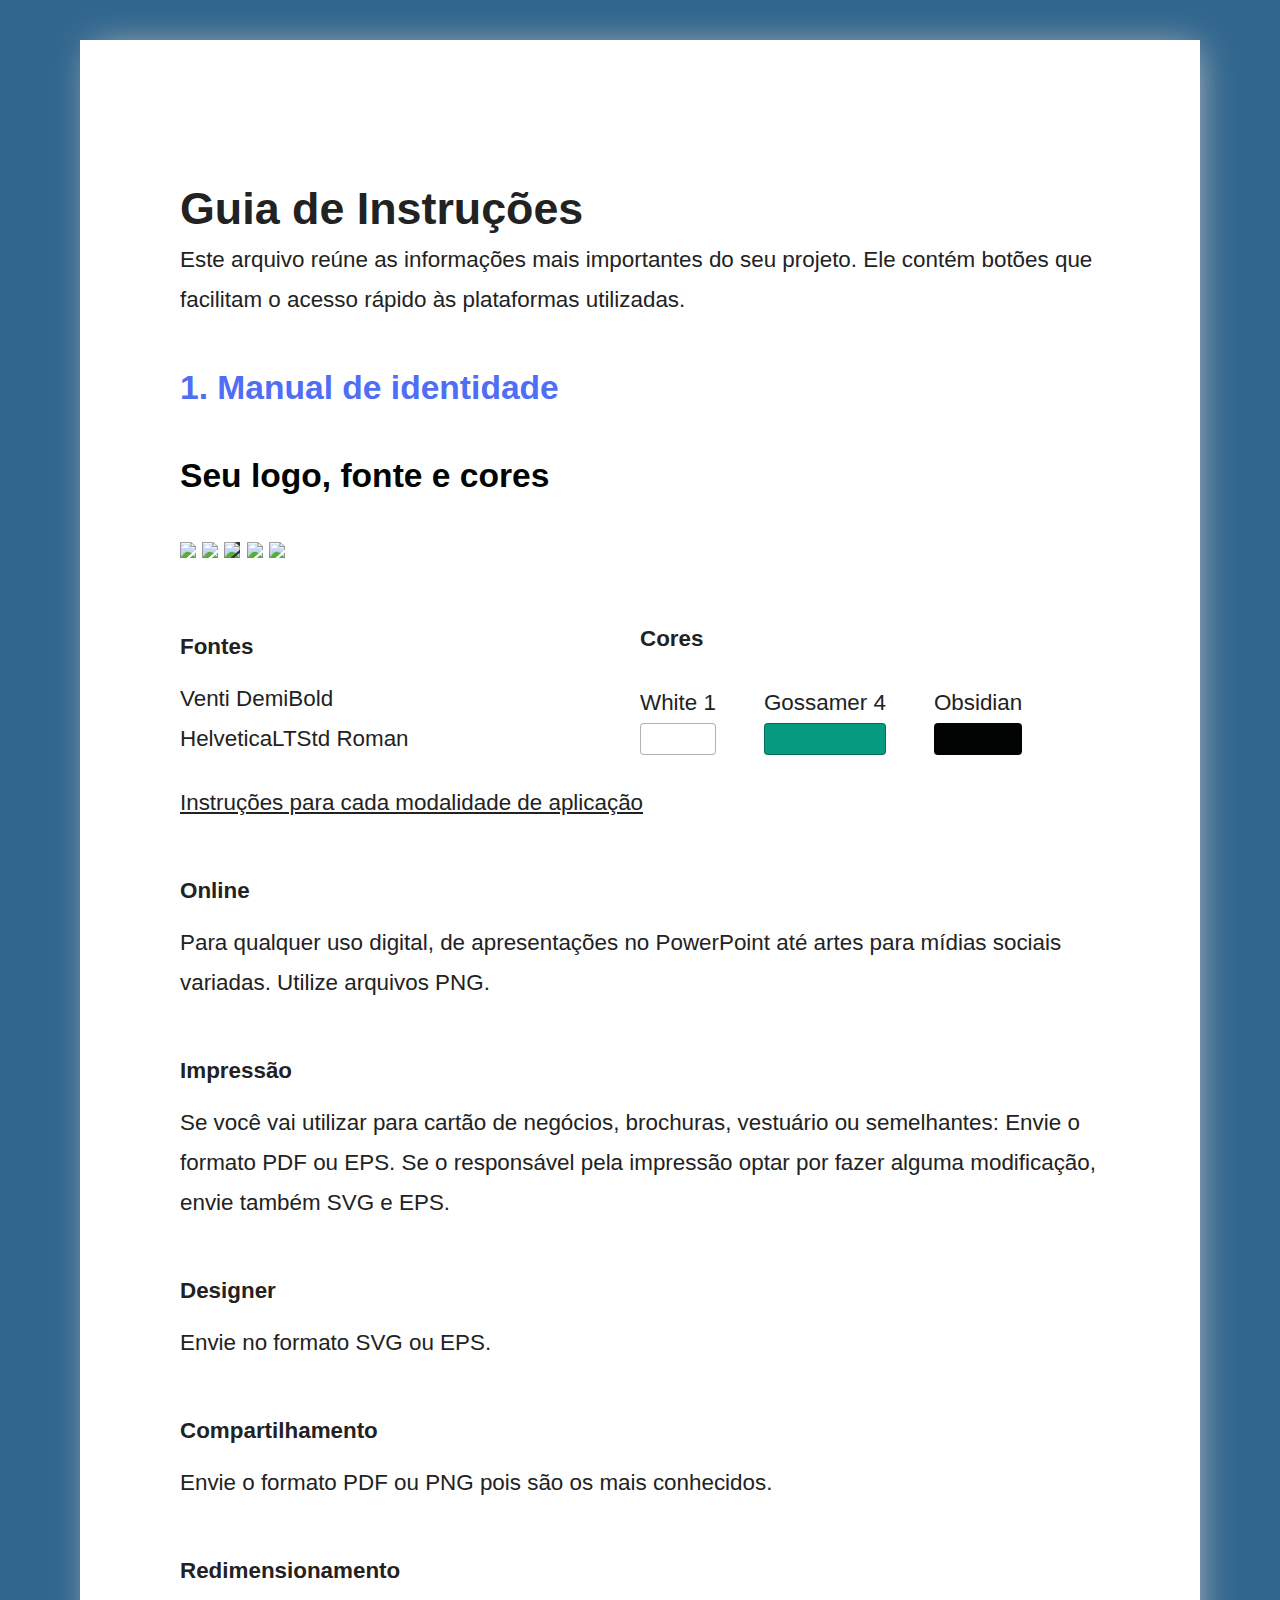
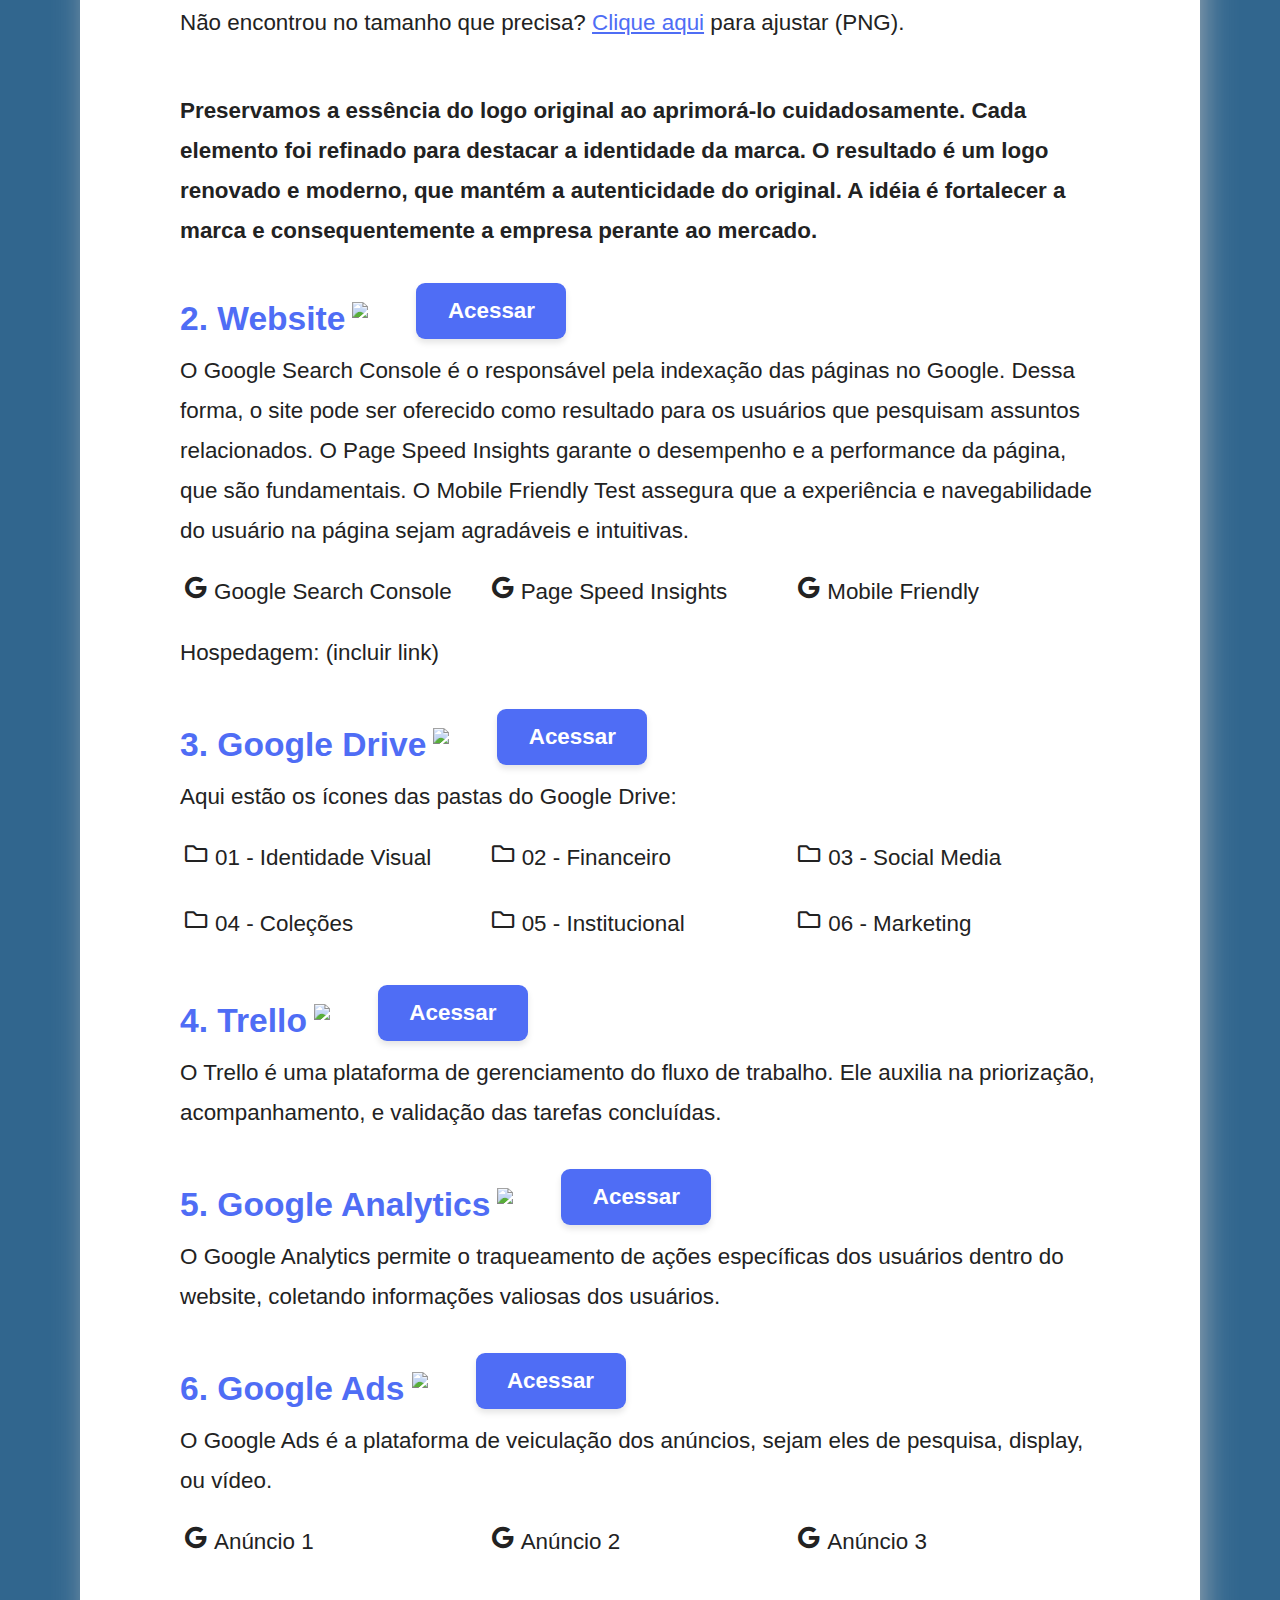
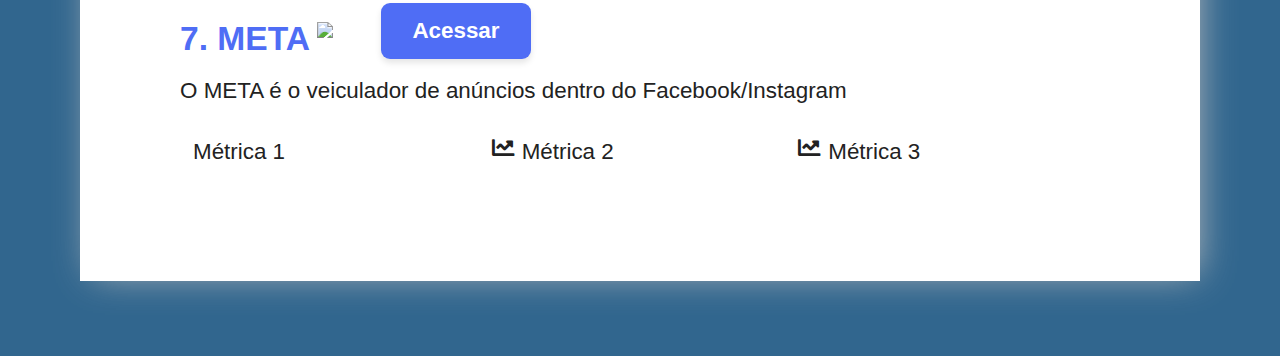
==== Manual.html @ 14ebdf27 "7 principios" ====
<!DOCTYPE html>
<html>

<head>
    <meta charset="utf-8">
    <title>Pagotto Sushi</title>
    <meta name="viewport" content="width=device-width, initial-scale=1">
    <link rel="stylesheet" href="https://cdnjs.cloudflare.com/ajax/libs/font-awesome/5.15.3/css/all.min.css">
</head>

<body>
    
    <article>
        <h1>Guia de Instruções</h1>
        <p> Este arquivo reúne as informações mais importantes do seu projeto. Ele contém botões que facilitam o acesso rápido às plataformas utilizadas. </p>
        <h2>1. Manual de identidade</h2>
        <h2 style="color: #020403;">Seu logo, fonte e cores</h2>
        <div class="logo_files">
            <img src="Readme/logo.png" class="logo">
            <img src="Readme/black_nobg.svg" class="logo">
            <img src="Readme/white_nobg.svg" class="logo white">
            <img src="Readme/color_nobg.svg" class="logo">
            <img src="Readme/color_bg.svg" class="logo">
        </div>
        <section class="fonts_colors">
            <div>
                <h3>Fontes</h3>
                <p class="font_list">
                    <span class="font">Venti DemiBold</span><span class="font"></span><span class="font">HelveticaLTStd
                        Roman</span>
                </p>
            </div>
            <div>
                <h3>Cores</h3>
                <div class="colors_list">
                    <div class="color">
                        <span>White 1</span>
                        <div class="swatch" style="background-color:  #FFFFFF;"></div>
                    </div>
                    <div class="color">
                        <span>Gossamer 4</span>
                        <div class="swatch" style="background-color: #069B81;"></div>
                    </div>
                    <div class="color">
                        <span>Obsidian</span>
                        <div class="swatch" style="background-color: #020403;"></div>
                    </div>
                </div>
            </div>
        </section>
        <p><u>Instruções para cada modalidade de aplicação</u></p>
        <h3>Online</h3>
        <p>Para qualquer uso digital, de apresentações no PowerPoint até artes para mídias sociais variadas. Utilize
            arquivos PNG.</p>
        <h3>Impressão</h3>
        <p>Se você vai utilizar para cartão de negócios, brochuras, vestuário ou semelhantes: Envie o formato PDF ou
            EPS.
            Se o responsável pela impressão optar por fazer alguma modificação, envie também SVG e EPS.</p>
        <h3>Designer</h3>
        <p>Envie no formato SVG ou EPS.</p>
        <h3>Compartilhamento</h3>
        <p>Envie o formato PDF ou PNG pois são os mais conhecidos.</p>
        <h3>Redimensionamento</h3>
        <p>Não encontrou no tamanho que precisa? <a href="http://resizeimage.net/" target="_blank">Clique aqui</a>
            para ajustar (PNG).</p>
        <h3>Preservamos a essência do logo original ao aprimorá-lo cuidadosamente. Cada elemento foi refinado para destacar a identidade da marca. O resultado é um logo renovado e moderno, que mantém a autenticidade do original. A idéia é fortalecer a marca e consequentemente a empresa perante ao mercado.</h3>
        <div class="title">
            <h2>2. Website</h2>
            <img class = "selos" src = "Readme/color_nobg.svg">
            <a href="https://cmidiapaga01.github.io/pagotto/" target="_blank" class="button">Acessar</a>
        </div>
        <p> O Google Search Console é o responsável pela indexação das páginas no Google. Dessa forma, o site pode ser oferecido como resultado para os usuários que pesquisam assuntos relacionados. O Page Speed Insights garante o desempenho e a performance da página, que são fundamentais. O Mobile Friendly Test assegura que a experiência e navegabilidade do usuário na página sejam agradáveis e intuitivas.</p>
        <div class="section-list">
            <div class="section-list-item">
                <i class="fab fa-google"></i>
                <p>Google Search Console</p>
            </div>
            <div class="section-list-item">
                <i class="fab fa-google"></i>
                <p>Page Speed Insights</p>
            </div>
            <div class="section-list-item">
                <i class="fab fa-google"></i>
                <p>Mobile Friendly</p>
            </div>
        </div>
        <p> Hospedagem: (incluir link) </p>
        <div class="title">
            <h2>3. Google Drive </h2>
            <img class = "selos" src = "Readme/google-drive.png">
            <a href="https://drive.google.com/drive/folders/1E0EJQRcj4TWfn6GGbqm8-sxGLweVQT9r" target="_blank" class="button">Acessar</a>
        </div>
        <p>Aqui estão os ícones das pastas do Google Drive:</p>
        <div class="section-list">
            <div class="section-list-item">
                <i class="far fa-folder"></i>
                <p>01 - Identidade Visual</p>
            </div>
            <div class="section-list-item">
                <i class="far fa-folder"></i>
                <p>02 - Financeiro</p>
            </div>
            <div class="section-list-item">
                <i class="far fa-folder"></i>
                <p>03 - Social Media</p>
            </div>
            <div class="section-list-item">
                <i class="far fa-folder"></i>
                <p>04 - Coleções</p>
            </div>
            <div class="section-list-item">
                <i class="far fa-folder"></i>
                <p>05 - Institucional</p>
            </div>
            <div class="section-list-item">
                <i class="far fa-folder"></i>
                <p>06 - Marketing</p>
            </div>
        </div>

        </div>
        <div class="title">
            <h2>4. Trello</h2>
            <img class = "selos" src = "Readme/trello.png">
            <a href="https://trello.com/b/i87qpAUE/pagotto" target="_blank" class="button">Acessar</a>
        </div>
        <p>O Trello é uma plataforma de gerenciamento do fluxo de trabalho. Ele auxilia na priorização, acompanhamento, e validação das tarefas concluídas.</p>
        </div>
       
        <div class="title">
            <h2>5. Google Analytics</h2>
            <img class = "selos" src = "Readme/google-analytics.png">
            <a href="https://analytics.google.com/analytics/web/#/p356007236/reports/intelligenthome" target="_blank" class="button">Acessar</a>
        </div>
        <p>O Google Analytics permite o traqueamento de ações específicas dos usuários dentro do website, coletando informações valiosas dos usuários. </p>
        <div class="title">
            <h2>6. Google Ads</h2>
            <img class = "selos" src = "Readme/adwords.png">
            <a href="https://www.google.com" target="_blank" class="button">Acessar</a>
        </div>
        <p>O Google Ads é a plataforma de veiculação dos anúncios, sejam eles de pesquisa, display, ou vídeo.</p>
        <div class="section-list">
            <div class="section-list-item">
                <i class="fab fa-google"></i>
                <p>Anúncio 1</p>
            </div>
            <div class="section-list-item">
                <i class="fab fa-google"></i>
                <p>Anúncio 2</p>
            </div>
            <div class="section-list-item">
                <i class="fab fa-google"></i>
                <p>Anúncio 3</p>
            </div>
        </div>
        <div class="title">
            <h2>7. META</h2>
            <img class = "selos" src = "Readme/adwords.png">
            <a href="https://www.google.com" target="_blank" class="button">Acessar</a>
        </div>
        <p>O META é o veiculador de anúncios dentro do Facebook/Instagram</p>
        <div class="section-list">
            <div class="section-list-item">
                <i class="fas fa-meta"></i>
                <p>Métrica 1</p>
            </div>
            <div class="section-list-item">
                <i class="fas fa-chart-line"></i>
                <p>Métrica 2</p>
            </div>
            <div class="section-list-item">
                <i class="fas fa-chart-line"></i>
                <p>Métrica 3</p>
            </div>
        </div>
    </article>
</body>
<style>
    @font-face {
        font-family: "Avenir W01";
        src: url("https://s3.ca-central-1.amazonaws.com/logojoy/dist/fonts/57bf7902-79ee-4b31-a327-1bbf59a3d155.eot?#iefix") format("eot"),
            url("https://s3.ca-central-1.amazonaws.com/logojoy/dist/fonts/b290e775-e0f9-4980-914b-a4c32a5e3e36.woff2") format("woff2"),
            url("https://s3.ca-central-1.amazonaws.com/logojoy/dist/fonts/4b978f72-bb48-46c3-909a-2a8cd2f8819c.woff") format("woff"),
            url("https://s3.ca-central-1.amazonaws.com/logojoy/dist/fonts/9bdf0737-f98c-477a-9365-ffc41b9d1285.ttf") format("truetype"),
            url("https://s3.ca-central-1.amazonaws.com/logojoy/dist/fonts/15281d0d-e3c2-46e1-94db-cb681e00bfaa.svg#15281d0d-e3c2-46e1-94db-cb681e00bfaa") format("svg");
        font-weight: 400;
        font-style: normal;
    }

    * {
        box-sizing: border-box;
    }

    body {
        /* background-color: #f8f8f8; */
        background-color: rgb(49, 102, 142);
        font-family: "Avenir W01", sans-serif;
        font-size: 1.4rem;
        line-height: 2.5rem;
        color: #222;
        margin: 0;
    }

    article {
        width: 100%;
        max-width: 70rem;
        padding: 100px;
        margin: 40px auto 75px;
        background-color: #fff;
        box-shadow: #c0c0c0 5px 0px 35px -8px;
    }

    h1,
    h2,
    h3 {
        margin-top: 3rem;
        margin-bottom: 0;
    }

    h3 {
        font-size: 1.4rem;
    }

    p {
        margin-top: .75rem;
        margin-bottom: .25rem;
    }

    hr {
        margin: 2rem auto;
        height: 3px;
        background-color: #f0f0f0;
        border: 0;
    }

    svg {
        width: 10em;
        height: auto;
        margin: 0 auto 40px;
        display: block;
    }

    h2 {
        color: #4f6df5;
    }

    a {
        color: #4f6df5;
    }

    .logo {
        padding-top: 5%;
        width: 150px;
        height: auto;
    }
    
    .logo.white{
        background-color: #333;
        padding-top: 0;
    }

    .title{
        display: flex;
        align-items: end;
    }

    .fonts_colors {
        display: flex;
        justify-content: center;
        align-items: center;
    }

    .fonts_colors>div {
        flex: 1 1 50%;
    }

    .selos {
        height: 32px;
        /* margin-left: 280px; */
        margin-bottom: 5px;
        margin-left: 7px;
    }

    .font {
        display: block;
    }

    .swatch {
        border: 1px solid rgba(0, 0, 0, .3);
        border-radius: 4px;
        height: 2rem;
        width: 100%;
        display: block;
        margin-bottom: .5rem;
    }

    .colors_list {
        display: flex;
    }

    .color {
        margin: 1.5rem 3rem .5rem 0;
    }

    .color span {
        white-space: nowrap;
        display: block;
    }

    .section-list {
        display: flex;
        flex-wrap: wrap;
        /* justify-content: space-between; */
        margin-top: 0rem;
        /* margin-right: 150px; */
    }

    /* .section-list.google {
        display: flex;
        flex-wrap: wrap;
        justify-content: space-between;
        margin-top: 1rem;
        margin-right: 150px;
    } */

    .button {
        /* display: flex; */
        /* margin-top: -2.5rem; */
        margin-left: 48px;
        padding: .5rem 1rem;
        background-color: #4f6df5;
        color: #fff;
        text-decoration: none;
        border-radius: 9px;
        font-weight: bold;
        cursor: pointer;
        width: 150px;
        box-shadow: 0 4px 6px rgba(0, 0, 0, 0.1);
        transition: background-color 0.3s ease;
        text-align: center;
    }

    .button:hover {
        background-color: #375ac4;
    }

    .section-list-item {
        display: flex;
        align-items: center;
        margin-bottom: 1rem;
        flex-basis: calc(33.33% - 10px);
        margin: 5px;
    }

    .section-list-item i {
        margin-right: 0.5rem;
    }
</style>

</html>
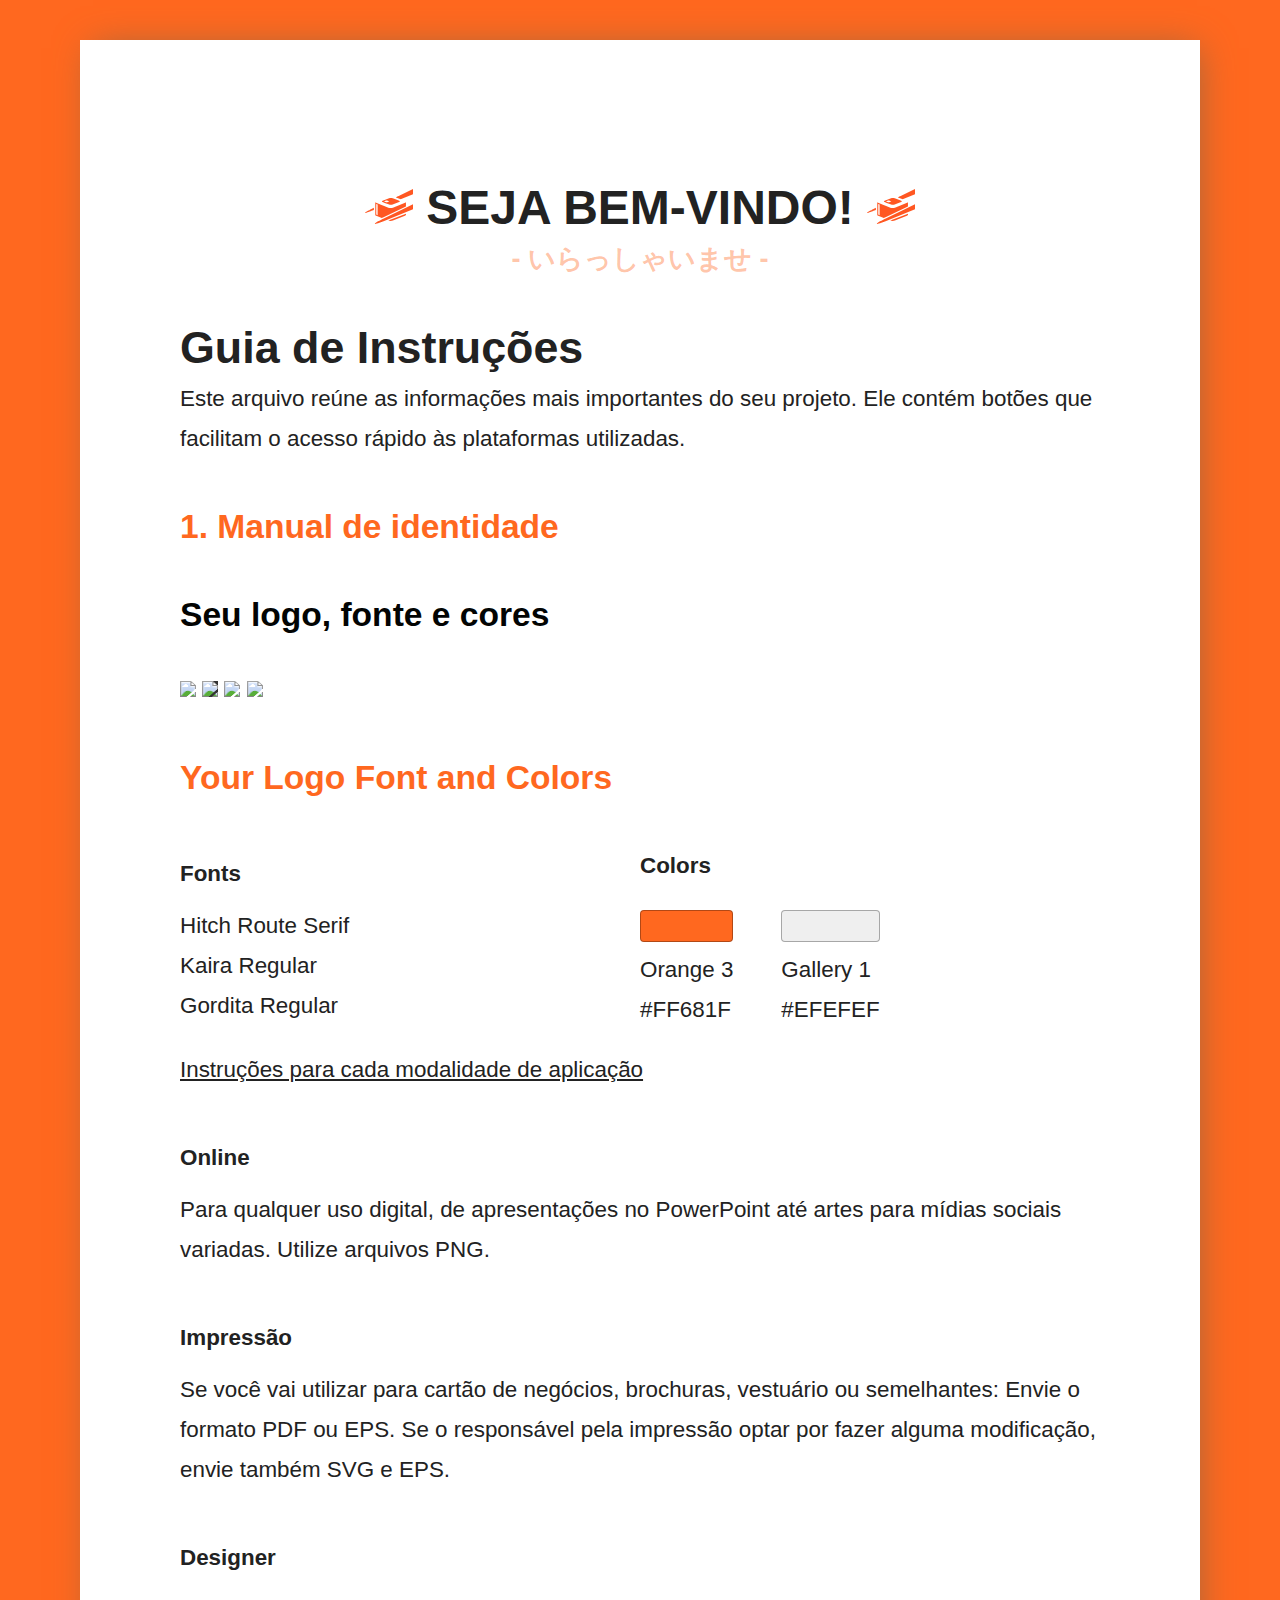
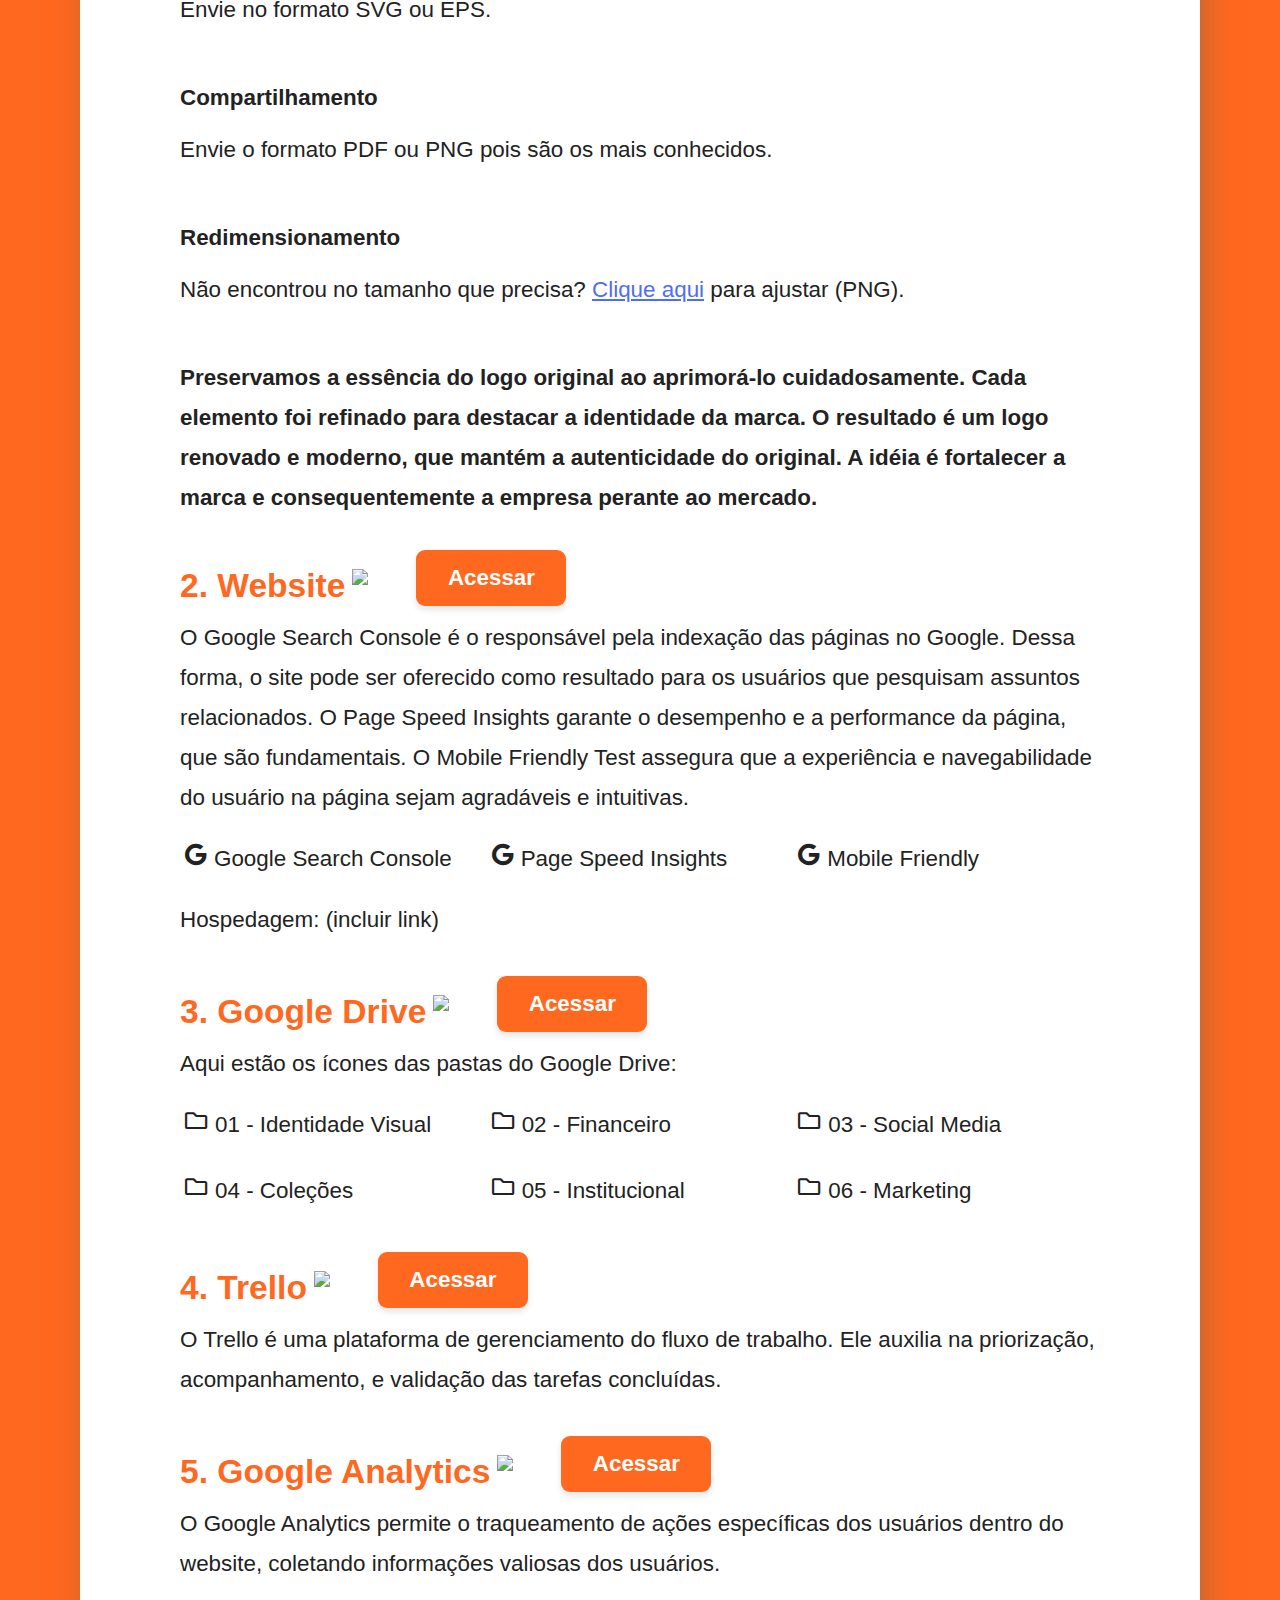
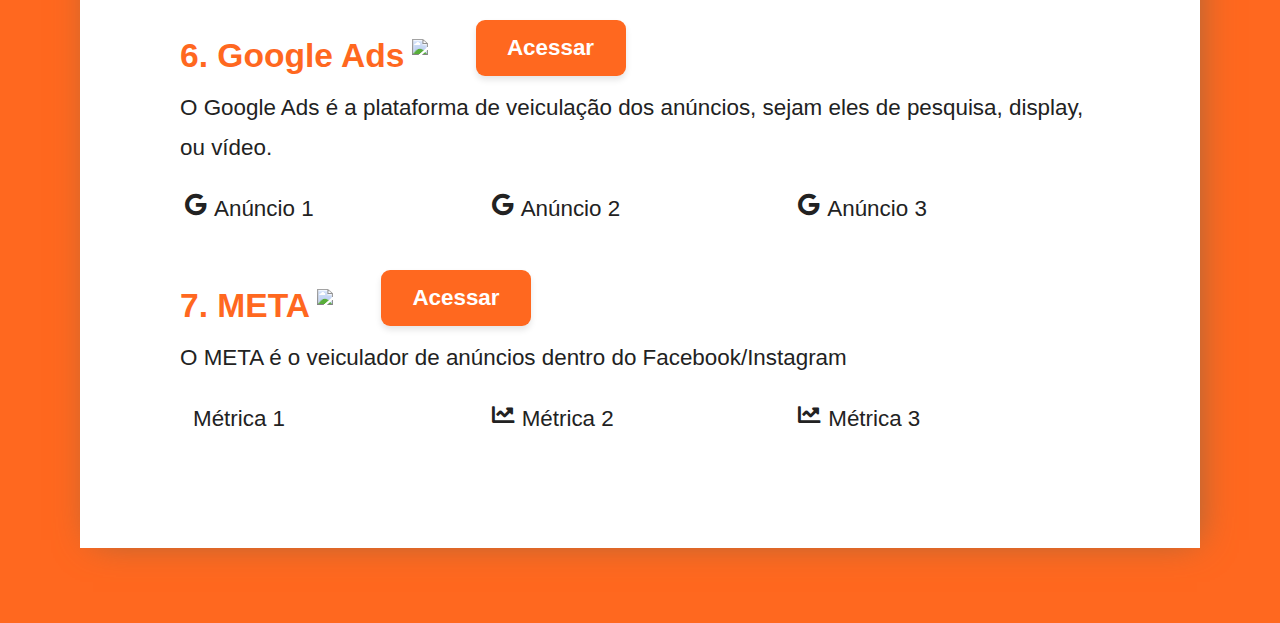
==== commit ca440f51: "cmt" ====
--- a/Manual.html
+++ b/Manual.html
@@ -9,42 +9,54 @@
 </head>
 
 <body>
-    
+
     <article>
+        <h1 style="font-size: 3rem; text-align: center;">
+            <img src="Readme/just_logo.svg" alt="" style="width: 3rem;">
+             SEJA BEM-VINDO!
+            <img src="Readme/just_logo.svg" alt="" style="width: 3rem;">
+        </h1>
+        <h2 style="text-align: center; margin-top: 0.7rem; font-size: 1.7rem; color: #ff681f66; ">
+            - いらっしゃいませ -
+        </h2>
         <h1>Guia de Instruções</h1>
-        <p> Este arquivo reúne as informações mais importantes do seu projeto. Ele contém botões que facilitam o acesso rápido às plataformas utilizadas. </p>
+        <p> Este arquivo reúne as informações mais importantes do seu projeto. Ele contém botões que facilitam o acesso
+            rápido às plataformas utilizadas. </p>
         <h2>1. Manual de identidade</h2>
         <h2 style="color: #020403;">Seu logo, fonte e cores</h2>
         <div class="logo_files">
-            <img src="Readme/logo.png" class="logo">
             <img src="Readme/black_nobg.svg" class="logo">
             <img src="Readme/white_nobg.svg" class="logo white">
             <img src="Readme/color_nobg.svg" class="logo">
             <img src="Readme/color_bg.svg" class="logo">
         </div>
+        <h2>
+            Your Logo Font and Colors
+        </h2>
         <section class="fonts_colors">
             <div>
-                <h3>Fontes</h3>
+                <h3>Fonts</h3>
                 <p class="font_list">
-                    <span class="font">Venti DemiBold</span><span class="font"></span><span class="font">HelveticaLTStd
-                        Roman</span>
+                    <span class="font">Hitch Route Serif</span><span class="font">Kaira Regular</span><span
+                        class="font">Gordita Regular</span>
                 </p>
             </div>
             <div>
-                <h3>Cores</h3>
+                <h3>Colors</h3>
                 <div class="colors_list">
+
                     <div class="color">
-                        <span>White 1</span>
-                        <div class="swatch" style="background-color:  #FFFFFF;"></div>
+                        <span class="swatch" style="background-color: #FF681F"></span>
+                        <span class="name">Orange 3</span>
+                        <span class="hex">#FF681F</span>
                     </div>
+
                     <div class="color">
-                        <span>Gossamer 4</span>
-                        <div class="swatch" style="background-color: #069B81;"></div>
+                        <span class="swatch" style="background-color: #EFEFEF"></span>
+                        <span class="name">Gallery 1</span>
+                        <span class="hex">#EFEFEF</span>
                     </div>
-                    <div class="color">
-                        <span>Obsidian</span>
-                        <div class="swatch" style="background-color: #020403;"></div>
-                    </div>
+
                 </div>
             </div>
         </section>
@@ -63,13 +75,18 @@
         <h3>Redimensionamento</h3>
         <p>Não encontrou no tamanho que precisa? <a href="http://resizeimage.net/" target="_blank">Clique aqui</a>
             para ajustar (PNG).</p>
-        <h3>Preservamos a essência do logo original ao aprimorá-lo cuidadosamente. Cada elemento foi refinado para destacar a identidade da marca. O resultado é um logo renovado e moderno, que mantém a autenticidade do original. A idéia é fortalecer a marca e consequentemente a empresa perante ao mercado.</h3>
+        <h3>Preservamos a essência do logo original ao aprimorá-lo cuidadosamente. Cada elemento foi refinado para
+            destacar a identidade da marca. O resultado é um logo renovado e moderno, que mantém a autenticidade do
+            original. A idéia é fortalecer a marca e consequentemente a empresa perante ao mercado.</h3>
         <div class="title">
             <h2>2. Website</h2>
-            <img class = "selos" src = "Readme/color_nobg.svg">
+            <img class="selos" src="Readme/color_bg.svg">
             <a href="https://cmidiapaga01.github.io/pagotto/" target="_blank" class="button">Acessar</a>
         </div>
-        <p> O Google Search Console é o responsável pela indexação das páginas no Google. Dessa forma, o site pode ser oferecido como resultado para os usuários que pesquisam assuntos relacionados. O Page Speed Insights garante o desempenho e a performance da página, que são fundamentais. O Mobile Friendly Test assegura que a experiência e navegabilidade do usuário na página sejam agradáveis e intuitivas.</p>
+        <p> O Google Search Console é o responsável pela indexação das páginas no Google. Dessa forma, o site pode ser
+            oferecido como resultado para os usuários que pesquisam assuntos relacionados. O Page Speed Insights garante
+            o desempenho e a performance da página, que são fundamentais. O Mobile Friendly Test assegura que a
+            experiência e navegabilidade do usuário na página sejam agradáveis e intuitivas.</p>
         <div class="section-list">
             <div class="section-list-item">
                 <i class="fab fa-google"></i>
@@ -87,8 +104,9 @@
         <p> Hospedagem: (incluir link) </p>
         <div class="title">
             <h2>3. Google Drive </h2>
-            <img class = "selos" src = "Readme/google-drive.png">
-            <a href="https://drive.google.com/drive/folders/1E0EJQRcj4TWfn6GGbqm8-sxGLweVQT9r" target="_blank" class="button">Acessar</a>
+            <img class="selos" src="Readme/google-drive.png">
+            <a href="https://drive.google.com/drive/folders/1E0EJQRcj4TWfn6GGbqm8-sxGLweVQT9r" target="_blank"
+                class="button">Acessar</a>
         </div>
         <p>Aqui estão os ícones das pastas do Google Drive:</p>
         <div class="section-list">
@@ -121,21 +139,24 @@
         </div>
         <div class="title">
             <h2>4. Trello</h2>
-            <img class = "selos" src = "Readme/trello.png">
+            <img class="selos" src="Readme/trello.png">
             <a href="https://trello.com/b/i87qpAUE/pagotto" target="_blank" class="button">Acessar</a>
         </div>
-        <p>O Trello é uma plataforma de gerenciamento do fluxo de trabalho. Ele auxilia na priorização, acompanhamento, e validação das tarefas concluídas.</p>
-        </div>
-       
+        <p>O Trello é uma plataforma de gerenciamento do fluxo de trabalho. Ele auxilia na priorização, acompanhamento,
+            e validação das tarefas concluídas.</p>
+        </div>
+
         <div class="title">
             <h2>5. Google Analytics</h2>
-            <img class = "selos" src = "Readme/google-analytics.png">
-            <a href="https://analytics.google.com/analytics/web/#/p356007236/reports/intelligenthome" target="_blank" class="button">Acessar</a>
-        </div>
-        <p>O Google Analytics permite o traqueamento de ações específicas dos usuários dentro do website, coletando informações valiosas dos usuários. </p>
+            <img class="selos" src="Readme/google-analytics.png">
+            <a href="https://analytics.google.com/analytics/web/#/p385371781/reports/intelligenthome" target="_blank"
+                class="button">Acessar</a>
+        </div>
+        <p>O Google Analytics permite o traqueamento de ações específicas dos usuários dentro do website, coletando
+            informações valiosas dos usuários. </p>
         <div class="title">
             <h2>6. Google Ads</h2>
-            <img class = "selos" src = "Readme/adwords.png">
+            <img class="selos" src="Readme/adwords.png">
             <a href="https://www.google.com" target="_blank" class="button">Acessar</a>
         </div>
         <p>O Google Ads é a plataforma de veiculação dos anúncios, sejam eles de pesquisa, display, ou vídeo.</p>
@@ -155,7 +176,7 @@
         </div>
         <div class="title">
             <h2>7. META</h2>
-            <img class = "selos" src = "Readme/adwords.png">
+            <img class="selos" src="Readme/adwords.png">
             <a href="https://www.google.com" target="_blank" class="button">Acessar</a>
         </div>
         <p>O META é o veiculador de anúncios dentro do Facebook/Instagram</p>
@@ -193,7 +214,7 @@
 
     body {
         /* background-color: #f8f8f8; */
-        background-color: rgb(49, 102, 142);
+        background-color: #FF681F;
         font-family: "Avenir W01", sans-serif;
         font-size: 1.4rem;
         line-height: 2.5rem;
@@ -207,7 +228,8 @@
         padding: 100px;
         margin: 40px auto 75px;
         background-color: #fff;
-        box-shadow: #c0c0c0 5px 0px 35px -8px;
+        /* box-shadow: #c0c0c0 5px 0px 35px -8px; */
+        box-shadow: #9a673f 5px 0px 35px -8px;
     }
 
     h1,
@@ -241,7 +263,8 @@
     }
 
     h2 {
-        color: #4f6df5;
+        /* color: #4f6df5; */
+        color: #ff681f;
     }
 
     a {
@@ -253,13 +276,13 @@
         width: 150px;
         height: auto;
     }
-    
-    .logo.white{
+
+    .logo.white {
         background-color: #333;
         padding-top: 0;
     }
 
-    .title{
+    .title {
         display: flex;
         align-items: end;
     }
@@ -328,7 +351,8 @@
         /* margin-top: -2.5rem; */
         margin-left: 48px;
         padding: .5rem 1rem;
-        background-color: #4f6df5;
+        /* background-color: #4f6df5; */
+        background-color: #FF681F;
         color: #fff;
         text-decoration: none;
         border-radius: 9px;
@@ -341,7 +365,8 @@
     }
 
     .button:hover {
-        background-color: #375ac4;
+        /* background-color: #375ac4; */
+        background-color: #f05b10;
     }
 
     .section-list-item {
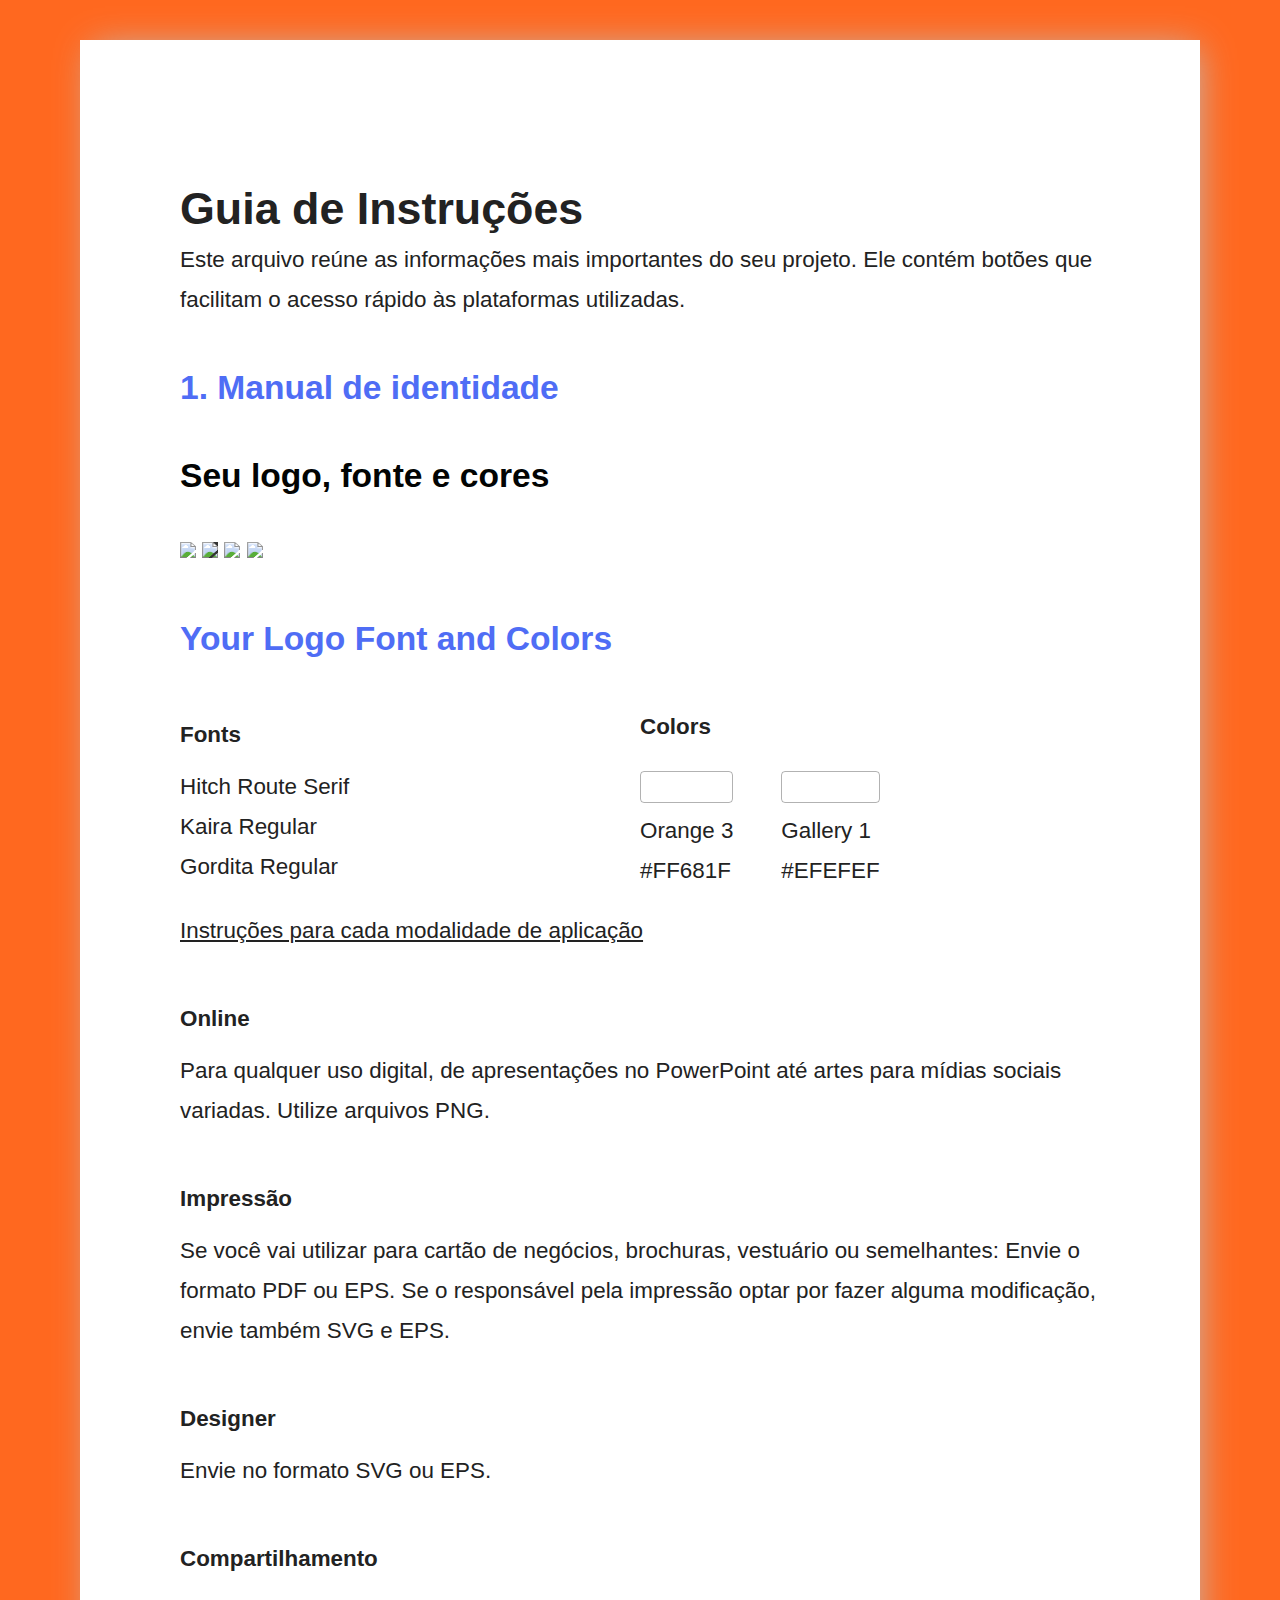
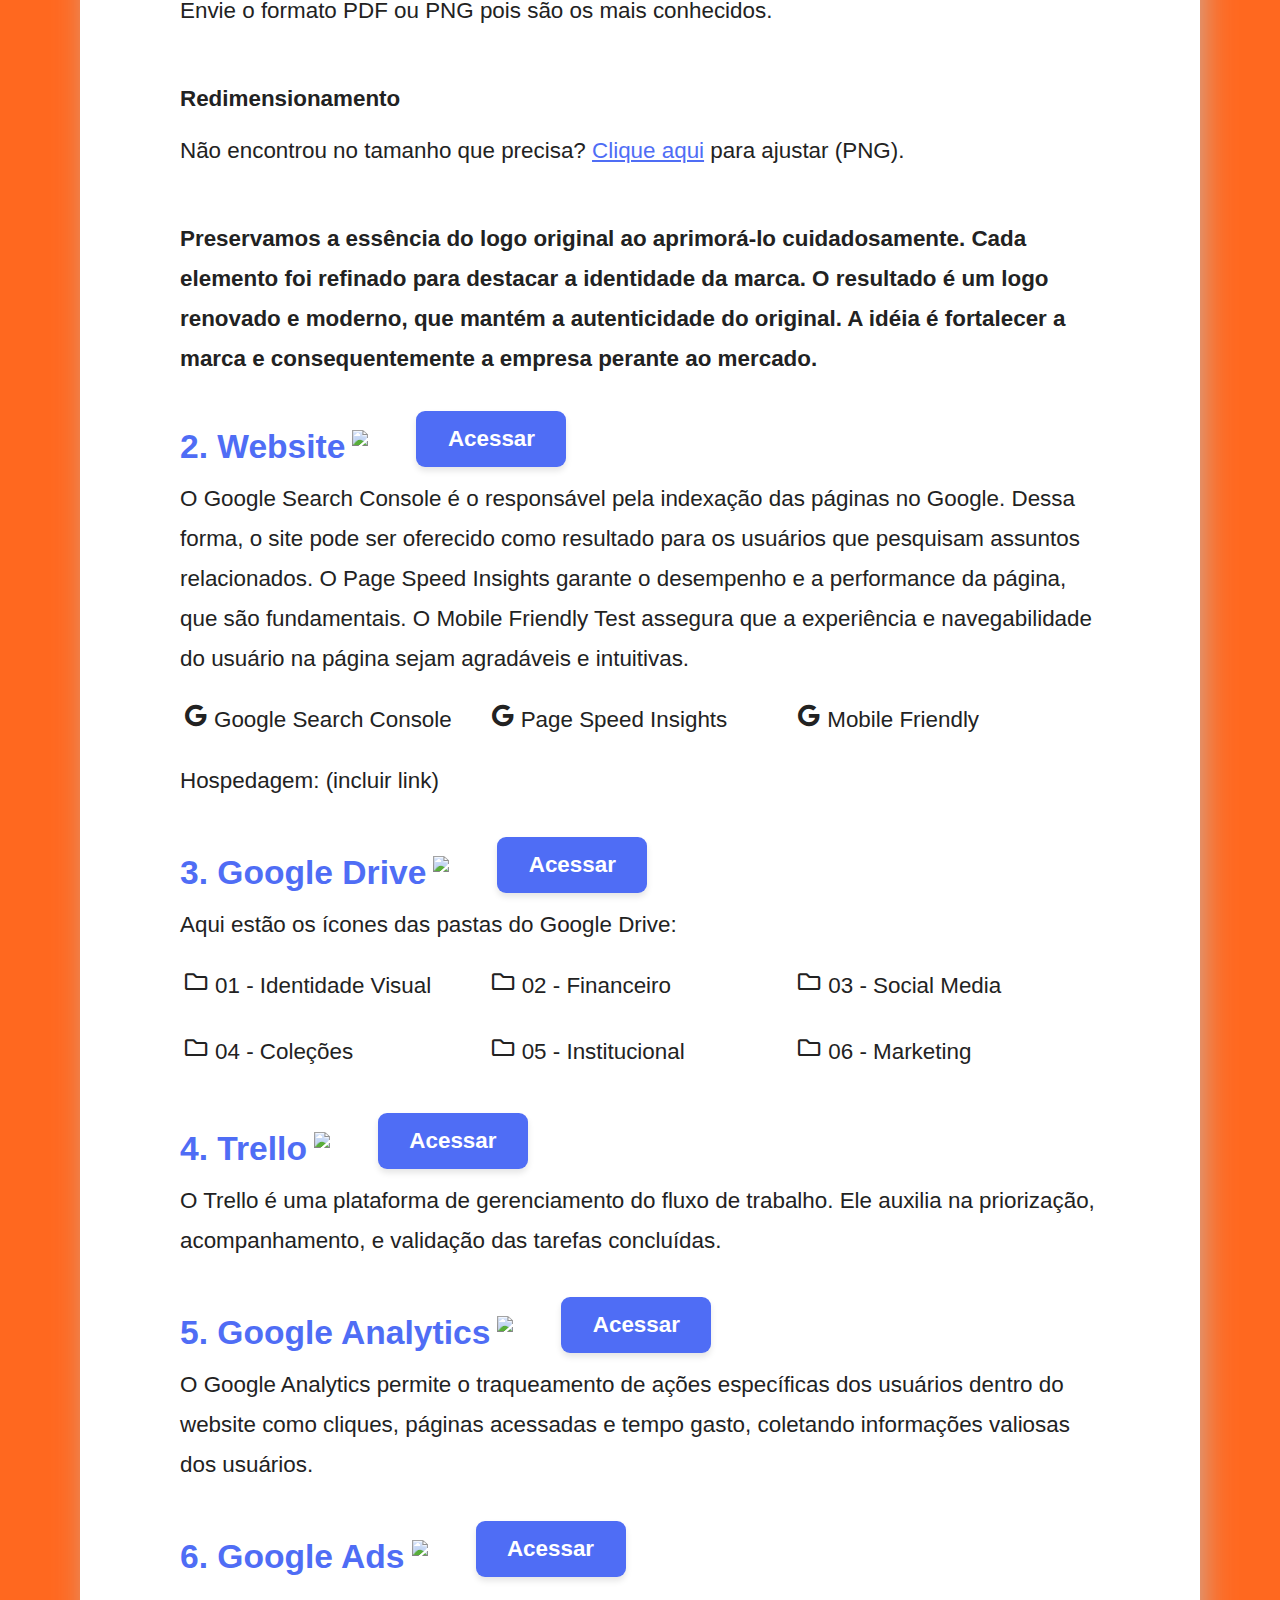
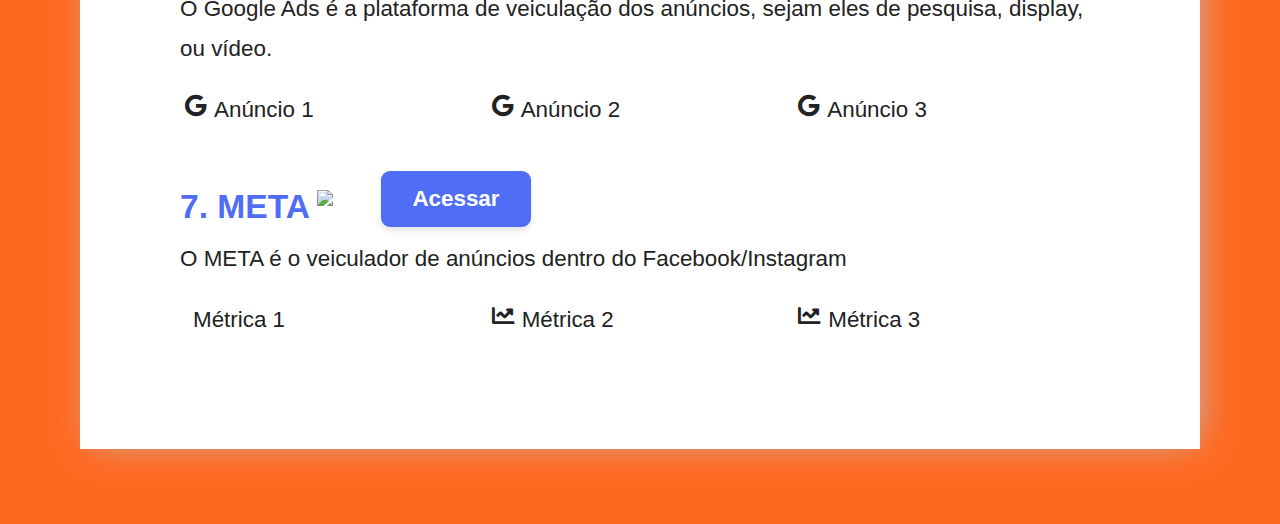
==== commit f8940a4a: "fdhfd" ====
--- a/Manual.html
+++ b/Manual.html
@@ -11,14 +11,6 @@
 <body>
 
     <article>
-        <h1 style="font-size: 3rem; text-align: center;">
-            <img src="Readme/just_logo.svg" alt="" style="width: 3rem;">
-             SEJA BEM-VINDO!
-            <img src="Readme/just_logo.svg" alt="" style="width: 3rem;">
-        </h1>
-        <h2 style="text-align: center; margin-top: 0.7rem; font-size: 1.7rem; color: #ff681f66; ">
-            - いらっしゃいませ -
-        </h2>
         <h1>Guia de Instruções</h1>
         <p> Este arquivo reúne as informações mais importantes do seu projeto. Ele contém botões que facilitam o acesso
             rápido às plataformas utilizadas. </p>
@@ -46,13 +38,13 @@
                 <div class="colors_list">
 
                     <div class="color">
-                        <span class="swatch" style="background-color: #FF681F"></span>
+                        <span class="swatch" style="background-color: FF681F"></span>
                         <span class="name">Orange 3</span>
                         <span class="hex">#FF681F</span>
                     </div>
 
                     <div class="color">
-                        <span class="swatch" style="background-color: #EFEFEF"></span>
+                        <span class="swatch" style="background-color: EFEFEF"></span>
                         <span class="name">Gallery 1</span>
                         <span class="hex">#EFEFEF</span>
                     </div>
@@ -152,7 +144,7 @@
             <a href="https://analytics.google.com/analytics/web/#/p385371781/reports/intelligenthome" target="_blank"
                 class="button">Acessar</a>
         </div>
-        <p>O Google Analytics permite o traqueamento de ações específicas dos usuários dentro do website, coletando
+        <p>O Google Analytics permite o traqueamento de ações específicas dos usuários dentro do website como cliques, páginas acessadas e tempo gasto, coletando
             informações valiosas dos usuários. </p>
         <div class="title">
             <h2>6. Google Ads</h2>
@@ -228,8 +220,7 @@
         padding: 100px;
         margin: 40px auto 75px;
         background-color: #fff;
-        /* box-shadow: #c0c0c0 5px 0px 35px -8px; */
-        box-shadow: #9a673f 5px 0px 35px -8px;
+        box-shadow: #c0c0c0 5px 0px 35px -8px;
     }
 
     h1,
@@ -263,8 +254,7 @@
     }
 
     h2 {
-        /* color: #4f6df5; */
-        color: #ff681f;
+        color: #4f6df5;
     }
 
     a {
@@ -351,8 +341,7 @@
         /* margin-top: -2.5rem; */
         margin-left: 48px;
         padding: .5rem 1rem;
-        /* background-color: #4f6df5; */
-        background-color: #FF681F;
+        background-color: #4f6df5;
         color: #fff;
         text-decoration: none;
         border-radius: 9px;
@@ -365,8 +354,7 @@
     }
 
     .button:hover {
-        /* background-color: #375ac4; */
-        background-color: #f05b10;
+        background-color: #375ac4;
     }
 
     .section-list-item {
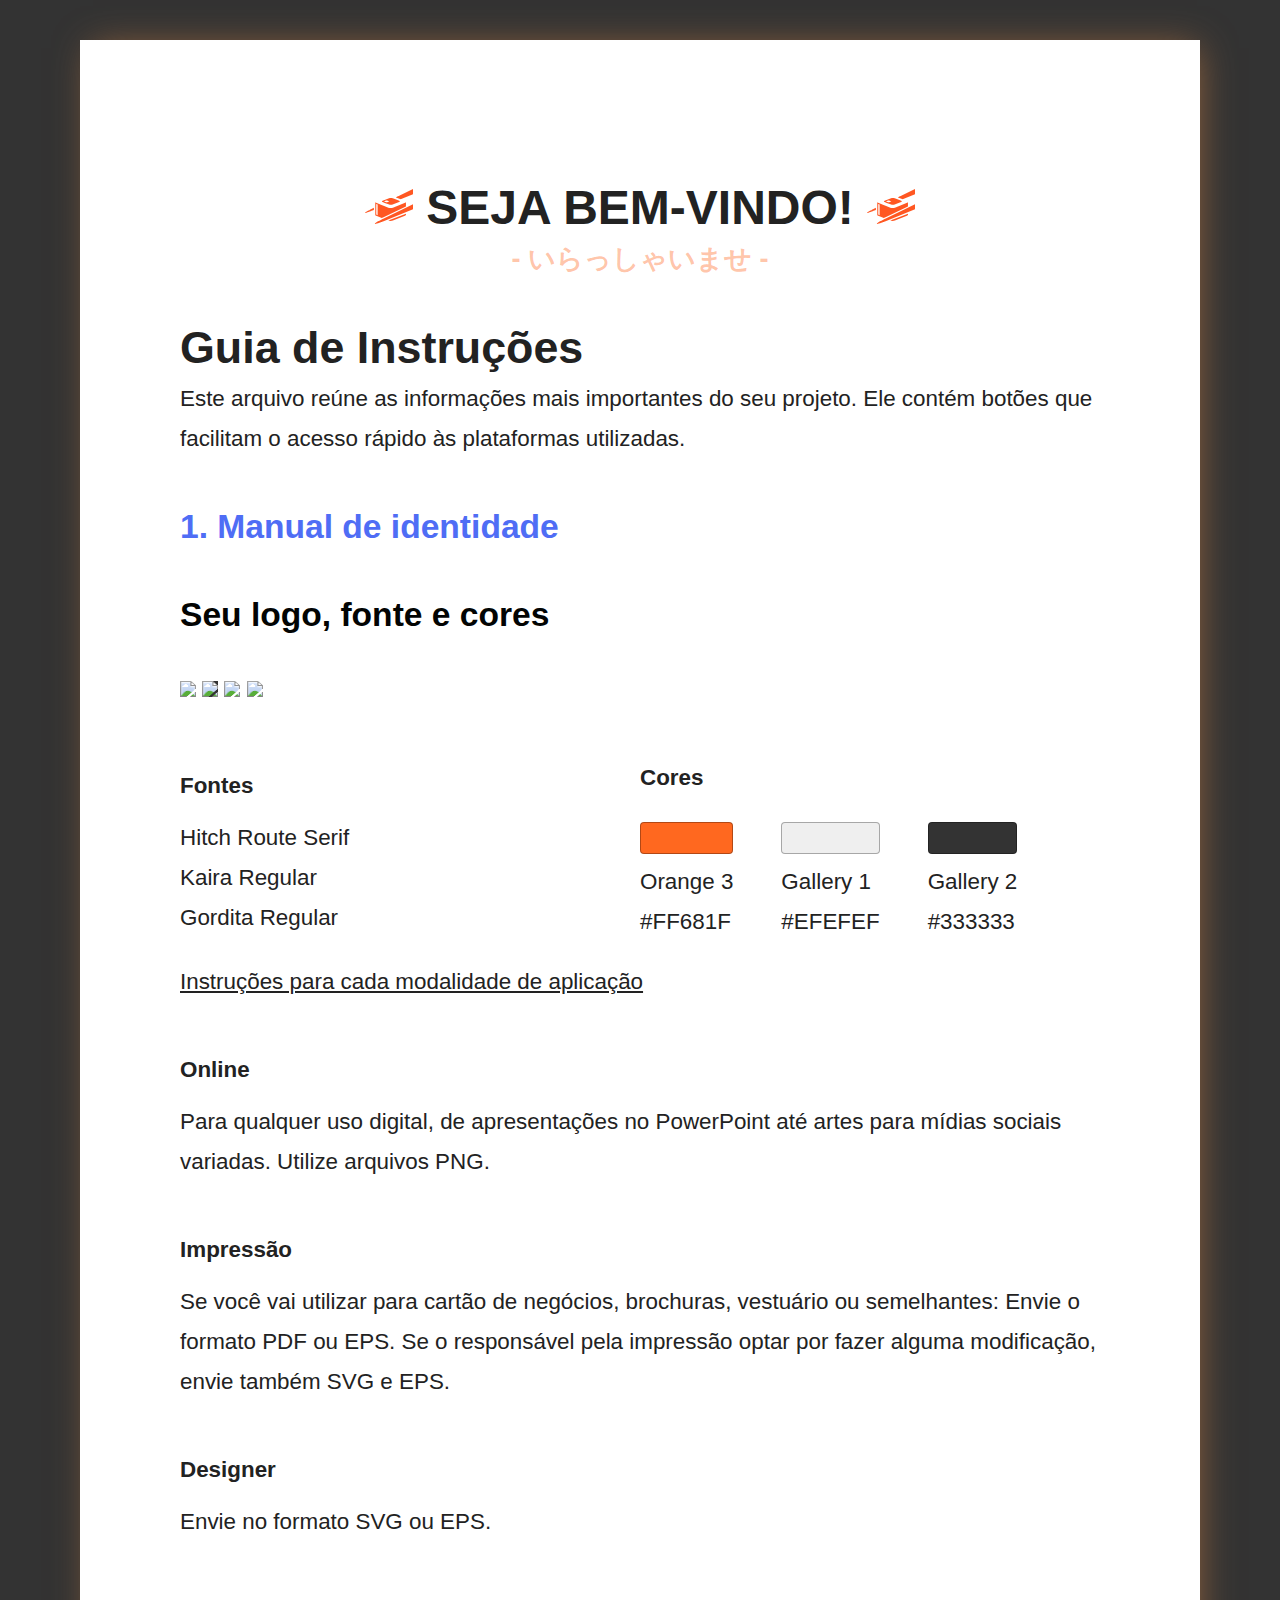
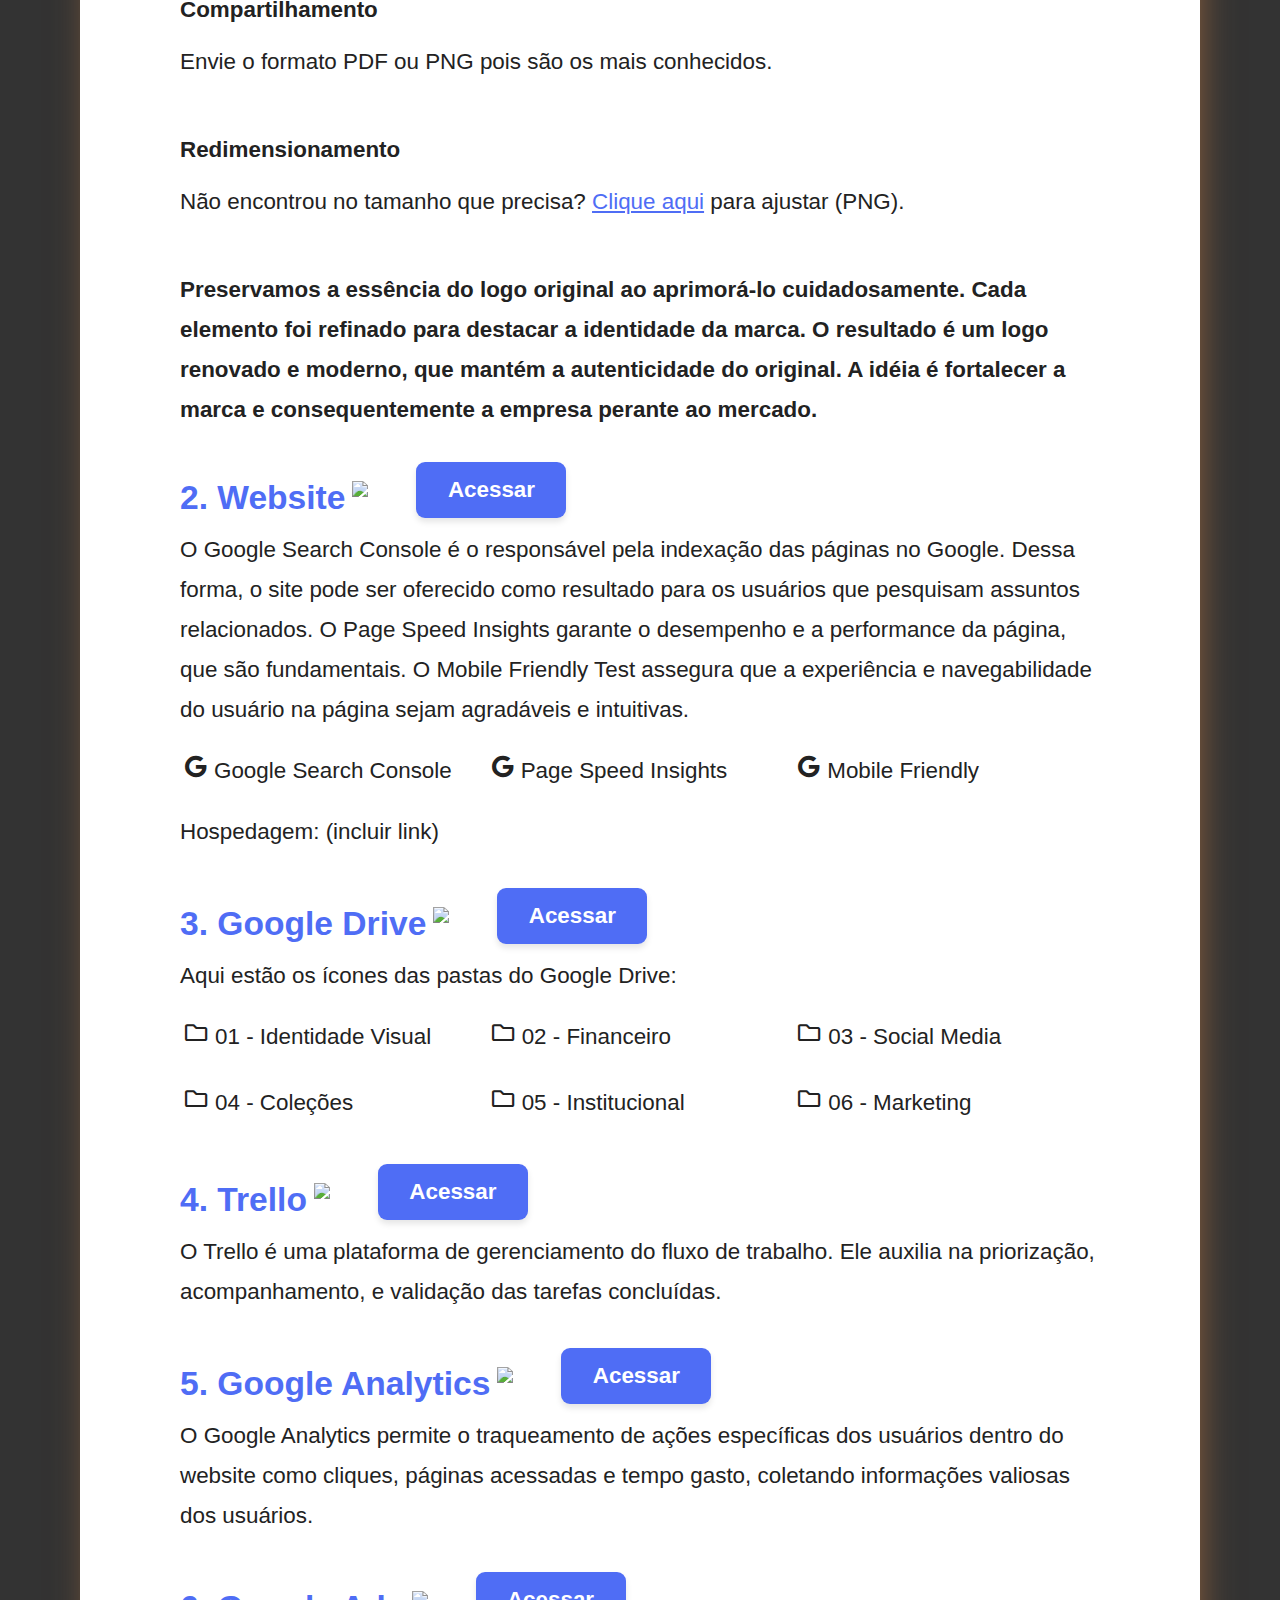
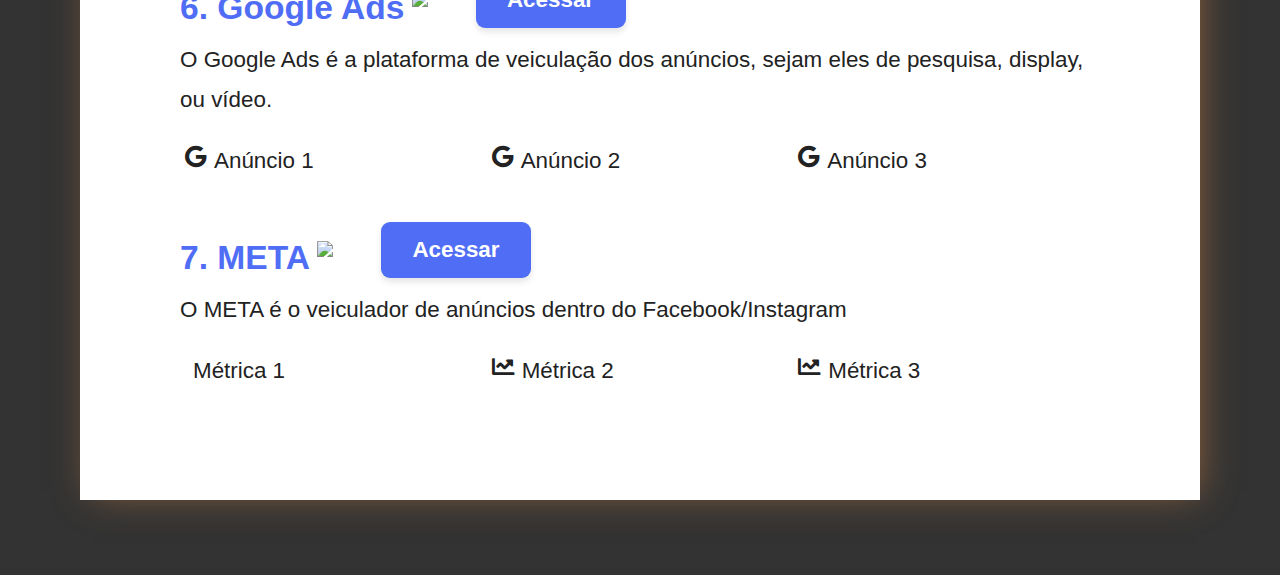
==== commit 810ad394: "colors" ====
--- a/Manual.html
+++ b/Manual.html
@@ -11,6 +11,14 @@
 <body>
 
     <article>
+        <h1 style="font-size: 3rem; text-align: center;">
+            <img src="Readme/just_logo.svg" alt="" style="width: 3rem;">
+             SEJA BEM-VINDO!
+            <img src="Readme/just_logo.svg" alt="" style="width: 3rem;">
+        </h1>
+        <h2 style="text-align: center; margin-top: 0.7rem; font-size: 1.7rem; color: #ff681f66; ">
+            - いらっしゃいませ -
+        </h2>
         <h1>Guia de Instruções</h1>
         <p> Este arquivo reúne as informações mais importantes do seu projeto. Ele contém botões que facilitam o acesso
             rápido às plataformas utilizadas. </p>
@@ -22,31 +30,34 @@
             <img src="Readme/color_nobg.svg" class="logo">
             <img src="Readme/color_bg.svg" class="logo">
         </div>
-        <h2>
-            Your Logo Font and Colors
-        </h2>
         <section class="fonts_colors">
             <div>
-                <h3>Fonts</h3>
+                <h3>Fontes</h3>
                 <p class="font_list">
                     <span class="font">Hitch Route Serif</span><span class="font">Kaira Regular</span><span
                         class="font">Gordita Regular</span>
                 </p>
             </div>
             <div>
-                <h3>Colors</h3>
+                <h3>Cores</h3>
                 <div class="colors_list">
 
                     <div class="color">
-                        <span class="swatch" style="background-color: FF681F"></span>
+                        <span class="swatch" style="background-color: #FF681F"></span>
                         <span class="name">Orange 3</span>
                         <span class="hex">#FF681F</span>
                     </div>
 
                     <div class="color">
-                        <span class="swatch" style="background-color: EFEFEF"></span>
+                        <span class="swatch" style="background-color: #EFEFEF"></span>
                         <span class="name">Gallery 1</span>
                         <span class="hex">#EFEFEF</span>
+                    </div>
+
+                    <div class="color">
+                        <span class="swatch" style="background-color: #333333"></span>
+                        <span class="name">Gallery 2</span>
+                        <span class="hex">#333333</span>
                     </div>
 
                 </div>
@@ -206,7 +217,7 @@
 
     body {
         /* background-color: #f8f8f8; */
-        background-color: #FF681F;
+        background-color: #333333;
         font-family: "Avenir W01", sans-serif;
         font-size: 1.4rem;
         line-height: 2.5rem;
@@ -220,7 +231,8 @@
         padding: 100px;
         margin: 40px auto 75px;
         background-color: #fff;
-        box-shadow: #c0c0c0 5px 0px 35px -8px;
+        /* box-shadow: #c0c0c0 5px 0px 35px -8px; */
+        box-shadow: #9a673f 5px 0px 35px -8px;
     }
 
     h1,
@@ -255,6 +267,7 @@
 
     h2 {
         color: #4f6df5;
+        /* color: #ff681f; */
     }
 
     a {
@@ -354,7 +367,8 @@
     }
 
     .button:hover {
-        background-color: #375ac4;
+        /* background-color: #375ac4; */
+        background-color: #f05b10;
     }
 
     .section-list-item {
